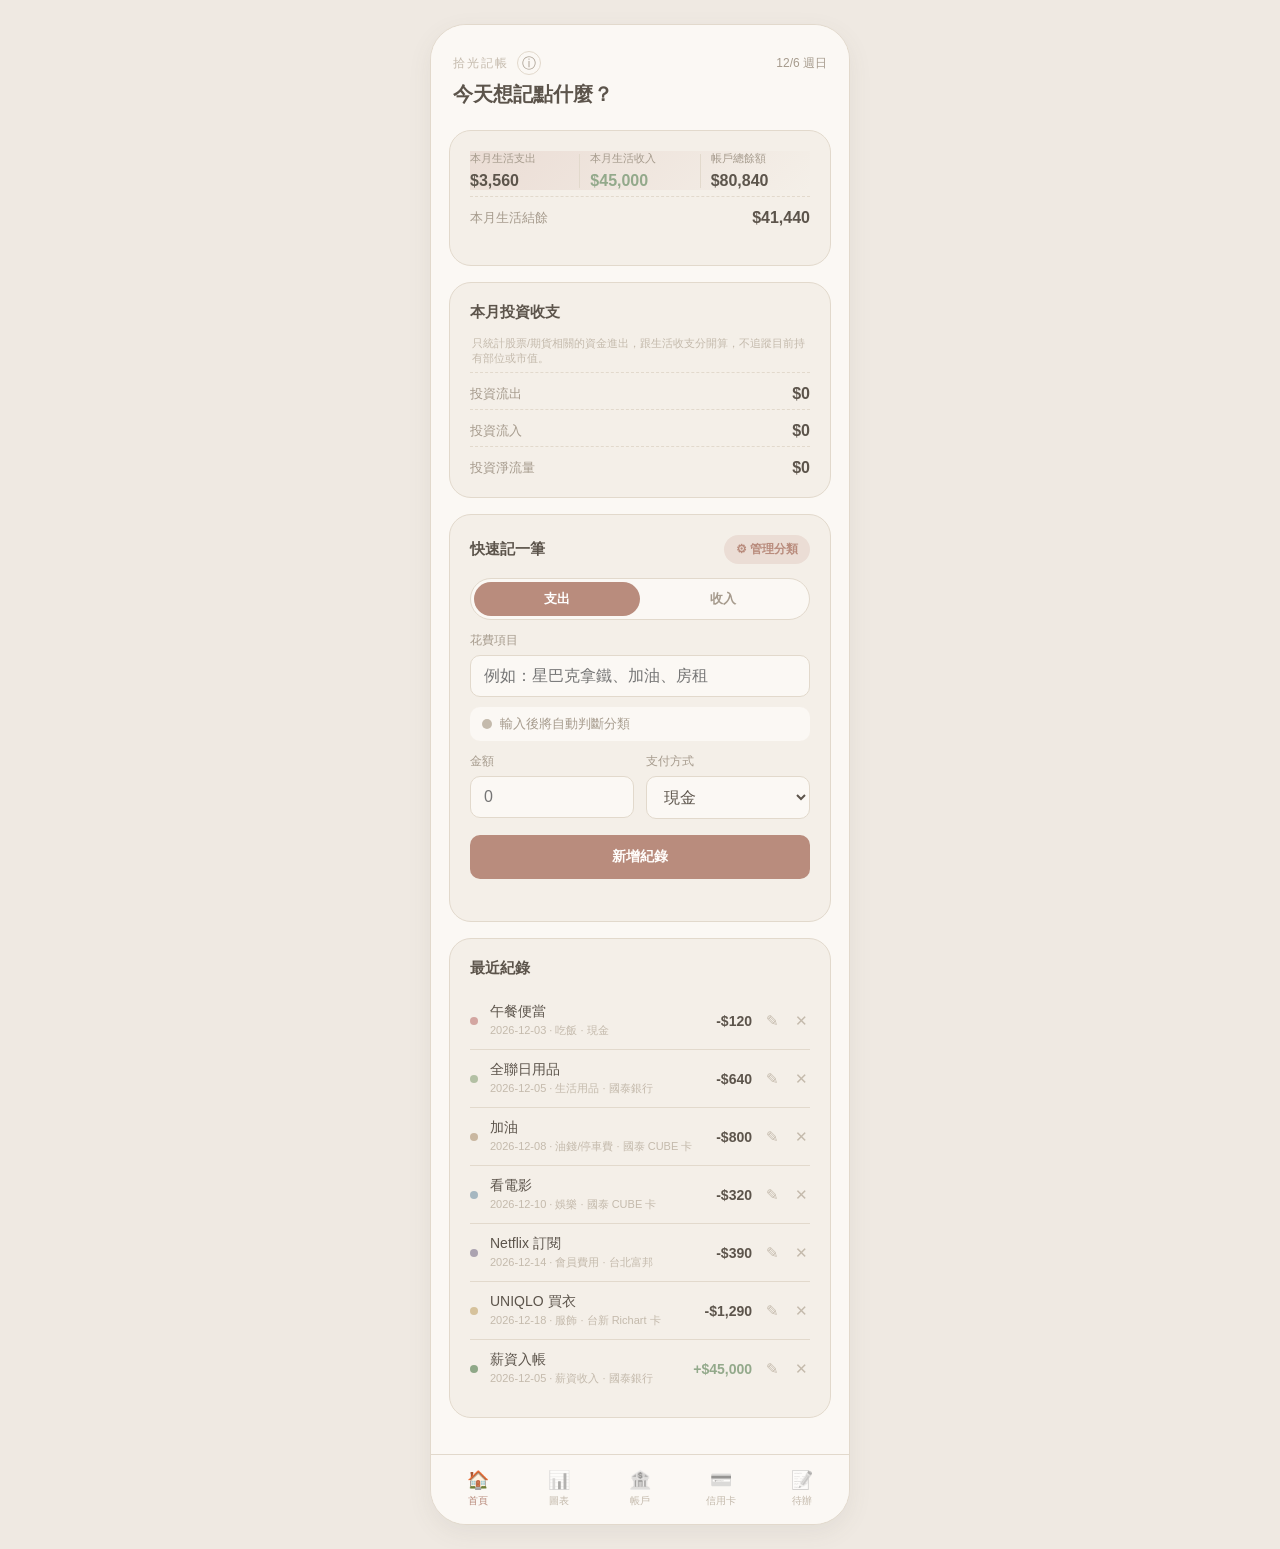
==== expense-tracker/index.html @ e62e42f7 "Add 代墊款收入 as a real income category with keyword auto-classification Formalizes the ad-hoc isReimbur" ====
<!DOCTYPE html>
<html lang="zh-Hant">
<head>
<meta charset="UTF-8">
<meta name="viewport" content="width=device-width, initial-scale=1.0, maximum-scale=1.0, viewport-fit=cover, user-scalable=no">
<title>拾光記帳 · Healing Ledger</title>

<!-- PWA：讓瀏覽器可以「加入主畫面」／安裝為 App -->
<link rel="manifest" href="manifest.json">
<meta name="theme-color" content="#C9B7A0">
<meta name="mobile-web-app-capable" content="yes">
<meta name="apple-mobile-web-app-capable" content="yes">
<meta name="apple-mobile-web-app-status-bar-style" content="default">
<meta name="apple-mobile-web-app-title" content="拾光記帳">
<link rel="apple-touch-icon" href="icons/icon-192.png">
<link rel="icon" href="icons/icon-192.png">

<link rel="stylesheet" href="style.css">
</head>
<body>

<script type="application/json" id="app-state"></script>

<div class="phone">

  <header class="topbar">
    <div>
      <div class="topbar-eyebrow-row">
        <p class="topbar-eyebrow">拾光記帳</p>
        <button class="guide-btn" id="guideBtn" aria-label="使用說明">ⓘ</button>
      </div>
      <h1 id="pageTitle">今天想記點什麼？</h1>
    </div>
    <div class="topbar-side">
      <div class="topbar-date" id="todayDate"></div>
      <span class="sync-badge" id="syncBadge"></span>
    </div>
  </header>

  <main class="content">

    <!-- ============ 首頁 / 快速記帳 ============ -->
    <section id="tab-home" class="tab-panel active">

      <div class="card">
        <div class="summary-card">
          <div class="summary-item">
            <span>本月生活支出</span>
            <strong id="monthTotal">$0</strong>
          </div>
          <div class="summary-divider"></div>
          <div class="summary-item income">
            <span>本月生活收入</span>
            <strong id="monthIncome">$0</strong>
          </div>
          <div class="summary-divider"></div>
          <div class="summary-item">
            <span>帳戶總餘額</span>
            <strong id="totalBalance">$0</strong>
          </div>
        </div>
        <div class="total-row">
          <span>本月生活結餘</span>
          <strong id="lifeBalance">$0</strong>
        </div>
        <p class="hint-text" id="lifeExpenseBreakdownHint" style="margin-top:4px;"></p>
      </div>

      <div class="card">
        <div class="section-head">
          <h2>本月投資收支</h2>
        </div>
        <p class="hint-text" style="margin-top:0;">只統計股票/期貨相關的資金進出，跟生活收支分開算，不追蹤目前持有部位或市值。</p>
        <div class="total-row">
          <span>投資流出</span>
          <strong id="investOutflow">$0</strong>
        </div>
        <div class="total-row">
          <span>投資流入</span>
          <strong id="investInflow">$0</strong>
        </div>
        <div class="total-row">
          <span>投資淨流量</span>
          <strong id="investNet">$0</strong>
        </div>
      </div>

      <div class="card add-expense">
        <div class="section-head">
          <h2>快速記一筆</h2>
          <button class="add-mini" id="manageCategoriesBtn">⚙ 管理分類</button>
        </div>

        <div class="type-toggle" id="typeToggle">
          <button type="button" class="type-btn active" data-type="expense">支出</button>
          <button type="button" class="type-btn" data-type="income">收入</button>
        </div>

        <label class="field-label" id="itemLabel">花費項目</label>
        <input id="itemInput" class="text-input" placeholder="例如：星巴克拿鐵、加油、房租" autocomplete="off">

        <div class="category-preview" id="categoryPreview">
          <span class="cat-dot" id="catDot"></span>
          <span id="catLabel">輸入後將自動判斷分類</span>
        </div>

        <div id="reimburseField" style="display:none;">
          <label class="checkbox-label">
            <input type="checkbox" id="reimburseCheck">
            <span>這是代墊款收入（不列入一般收入，用來抵減生活支出）</span>
          </label>
          <div class="field" id="reimburseCategoryField" style="display:none;">
            <label class="field-label">抵減哪個生活支出分類？（選填，之後也能補選）</label>
            <select id="reimburseCategorySelect" class="text-input"></select>
          </div>
        </div>

        <div class="row">
          <div class="field">
            <label class="field-label">金額</label>
            <input id="amountInput" class="text-input" type="number" min="0" placeholder="0">
          </div>
          <div class="field">
            <label class="field-label" id="paymentLabel">支付方式</label>
            <select id="paymentSelect" class="text-input"></select>
          </div>
        </div>

        <button id="addBtn" class="primary-btn">新增紀錄</button>
        <p class="hint-text" id="formHint"></p>
      </div>

      <div class="card recent-list">
        <h2>最近紀錄</h2>
        <ul id="recentList" class="plain-list"></ul>
        <p class="empty-hint" id="recentEmpty">還沒有任何紀錄，記一筆吧 🌿</p>
      </div>

    </section>

    <!-- ============ 圖表 ============ -->
    <section id="tab-chart" class="tab-panel">
      <div class="card">
        <div class="section-head">
          <h2>本月消費分佈</h2>
          <div class="month-nav">
            <button id="prevMonth" class="icon-btn" aria-label="上個月">‹</button>
            <span id="chartMonthLabel"></span>
            <button id="nextMonth" class="icon-btn" aria-label="下個月">›</button>
          </div>
        </div>

        <div class="donut-wrap">
          <svg id="donutChart" viewBox="0 0 200 200"></svg>
          <div class="donut-center">
            <span id="donutTotal">$0</span>
            <small>總支出</small>
          </div>
        </div>

        <ul id="chartLegend" class="legend"></ul>
        <p class="empty-hint" id="chartEmpty">這個月還沒有支出紀錄</p>
        <p class="hint-text" id="reimburseWarningChart" style="display:none;"></p>
      </div>

      <div class="card">
        <div class="section-head">
          <h2>本月投資資金流向</h2>
        </div>
        <p class="hint-text" style="margin-top:0;">只看資金流入/流出，不做持倉或配置分析（股票/期貨部位變動快，也可能短線交易，不適合追蹤市值）。</p>
        <div class="total-row">
          <span>投資流出</span>
          <strong id="chartInvestOutflow">$0</strong>
        </div>
        <div class="total-row">
          <span>投資流入</span>
          <strong id="chartInvestInflow">$0</strong>
        </div>
        <div class="total-row">
          <span>投資淨流量</span>
          <strong id="chartInvestNet">$0</strong>
        </div>
      </div>

      <div class="card">
        <div class="section-head">
          <h2>本月收入分佈</h2>
        </div>

        <div class="donut-wrap">
          <svg id="donutChartIncome" viewBox="0 0 200 200"></svg>
          <div class="donut-center">
            <span id="donutTotalIncome">$0</span>
            <small>總收入</small>
          </div>
        </div>

        <ul id="chartLegendIncome" class="legend"></ul>
        <p class="empty-hint" id="chartEmptyIncome">這個月還沒有收入紀錄</p>
      </div>
    </section>

    <!-- ============ 帳戶 ============ -->
    <section id="tab-accounts" class="tab-panel">
      <div class="card">
        <div class="section-head">
          <h2>銀行帳戶</h2>
          <div class="section-actions">
            <button class="add-mini secondary" id="transferBtn">⇄ 轉帳</button>
            <button class="add-mini" id="addAccountBtn">+ 新增帳戶</button>
          </div>
        </div>
        <ul id="accountList" class="plain-list"></ul>
        <div class="total-row">
          <span>帳戶總餘額</span>
          <strong id="accountsTotal">$0</strong>
        </div>
        <p class="hint-text">記帳時若選擇銀行帳戶付款，餘額會自動連動扣除；帳戶之間互轉不會影響本月支出/收入統計。</p>
      </div>

      <div class="card">
        <div class="section-head">
          <h2>資料管理</h2>
        </div>
        <p class="hint-text" style="margin-top:0;">把逐月的支出/收入/信用卡繳款紀錄整理成一段文字，方便自己複製保存；也可以在保存好之後把這些紀錄清空，帳戶、信用卡、現金餘額、待辦清單、分類設定都不會被動到。</p>
        <p class="hint-text">建議每 3 個月匯出一次文字存起來，養成定期備份的習慣，不用等到資料很多才做。資料是存在這個瀏覽器裡的，請不要清除瀏覽器的「瀏覽資料/快取」，清掉的話會連同這裡的記帳資料一起消失、無法復原。</p>
        <button class="add-mini secondary" id="historyBtn" style="width:100%;margin-bottom:10px;">📜 歷史記帳紀錄（可編輯）</button>
        <button class="add-mini secondary" id="reimburseReviewBtn" style="width:100%;margin-bottom:10px;">🔍 檢查可能的代墊款收入</button>
        <button class="add-mini secondary" id="exportBtn" style="width:100%;">📤 匯出/清理記帳紀錄</button>
      </div>
    </section>

    <!-- ============ 信用卡 ============ -->
    <section id="tab-cards" class="tab-panel">
      <div class="card">
        <div class="section-head">
          <h2>信用卡管理</h2>
          <button class="add-mini" id="addCardBtn">+ 新增卡片</button>
        </div>
        <ul id="cardList" class="card-list"></ul>
        <p class="empty-hint" id="cardsEmpty">還沒有新增信用卡</p>
      </div>
    </section>

    <!-- ============ 週期待辦 ============ -->
    <section id="tab-checklist" class="tab-panel">
      <div class="card">
        <div class="section-head">
          <h2>本月帳戶水位提醒</h2>
        </div>
        <p class="hint-text" style="margin-top:0;">依照這個月會自動扣款的固定繳費、加上定期定額的預設金額，抓出每個帳戶至少要留多少錢。</p>
        <ul id="waterLevelList" class="plain-list"></ul>
        <p class="empty-hint" id="waterLevelEmpty">目前沒有設定自動扣款或定期定額的項目</p>
      </div>

      <div class="card">
        <div class="section-head">
          <h2>週期性繳費清單</h2>
          <button class="add-mini" id="addRecurringBtn">+ 新增項目</button>
        </div>

        <p class="hint-text">每一筆都可以自訂「每月幾號」自動重置為未繳納，繳款截止日不同就設不同天數即可。</p>

        <ul id="recurringList" class="plain-list"></ul>
        <p class="empty-hint" id="recurringEmpty">還沒有固定繳費項目</p>
      </div>

      <div class="card">
        <div class="section-head">
          <h2>每月定期定額</h2>
          <button class="add-mini" id="addDcaBtn">+ 新增定期定額</button>
        </div>

        <p class="hint-text">實際扣款金額常會有零頭差異，扣款後按一下、自己填實際扣了多少，會自動記一筆分類為「投資」的支出。</p>

        <ul id="dcaList" class="plain-list"></ul>
        <p class="empty-hint" id="dcaEmpty">還沒有定期定額項目</p>
      </div>
    </section>

  </main>

  <nav class="bottom-nav">
    <button data-tab="home" class="nav-btn active"><span class="nav-icon">🏠</span><span>首頁</span></button>
    <button data-tab="chart" class="nav-btn"><span class="nav-icon">📊</span><span>圖表</span></button>
    <button data-tab="accounts" class="nav-btn"><span class="nav-icon">🏦</span><span>帳戶</span></button>
    <button data-tab="cards" class="nav-btn"><span class="nav-icon">💳</span><span>信用卡</span></button>
    <button data-tab="checklist" class="nav-btn"><span class="nav-icon">📝</span><span>待辦</span></button>
  </nav>

</div>

<div class="modal-overlay" id="modalOverlay">
  <div class="modal" id="modalBody"></div>
</div>

<script src="app.js"></script>
</body>
</html>
---- expense-tracker/style.css ----
/* =========================================================
   拾光記帳 · Healing Ledger
   莫蘭迪色系 / 極簡療癒風格
   ========================================================= */

:root{
  /* 背景與中性色 */
  --bg: #EFE9E2;
  --surface: #FBF8F4;
  --surface-soft: #F4EFE8;
  --border: #E2D9CC;
  --text-primary: #5C544B;
  --text-secondary: #A69B8D;
  --text-faint: #C4BAAC;

  /* 莫蘭迪主色（分類色） */
  --c-food: #D3A6A1;      /* 吃飯 - 霧玫瑰 */
  --c-fun: #A6B7C0;       /* 娛樂 - 霧藍 */
  --c-daily: #B3C0A4;     /* 生活用品 - 鼠尾草綠 */
  --c-fuel: #C9B7A0;      /* 油錢/停車費 - 沙棕 */
  --c-transport: #7E97A3; /* 交通 - 霧藍灰 */
  --c-member: #ABA3B0;    /* 會員費用 - 灰紫 */
  --c-clothes: #D6C29C;   /* 服飾 - 燕麥金 */
  --c-luxury: #B98C7D;    /* 奢侈品 - 赤陶 */
  --c-invest: #A2798A;    /* 投資（買賣股票）- 酒紅灰，收支通用同一色 */
  --c-adjust: #A8A296;    /* 調整（收支通用同一色）- 中性暖灰 */

  /* 收入分類色 */
  --c-salary: #8FA888;    /* 薪資收入 - 橄欖綠 */
  --c-allowance: #A3B08A; /* 生活費 - 抹茶綠 */
  --c-dividend: #B8AA6B;  /* 股利收入 - 燕麥金綠 */
  --c-other-income: #9CADA0; /* 其他收入 - 灰綠 */
  --c-reimburse: #9C8FAE;    /* 代墊款收入 - 霧灰紫，跟調整/投資區分開 */

  /* 功能色 */
  --accent: #B98C7D;
  --accent-soft: #EBDDD5;
  --danger: #C58A83;
  --warn: #D3B26A;
  --safe: #93A98B;

  --radius-lg: 22px;
  --radius-md: 16px;
  --radius-sm: 10px;
  --shadow-soft: 0 8px 24px rgba(92, 84, 75, 0.08);
}

*{ box-sizing: border-box; }

/* html 也要塗上跟 App 一樣的底色：手機瀏覽器在上下滑到底、出現回彈
   效果時，露出來的其實是 html 元素的背景，不是 body 的，如果沒設定
   就會看到瀏覽器預設的白色或黑色。overscroll-behavior:none 則是直接
   關掉那個回彈/露底色的效果，滑到頂/底就直接停住，不會再彈一下。 */
html{
  background: var(--bg);
  overscroll-behavior: none;
  /* 只允許上下／左右平移，不包含 pinch-zoom 這個手勢，瀏覽器就不會處理
     雙指縮放。iOS Safari 從 10 版開始其實會忽略 viewport meta 裡的
     maximum-scale／user-scalable=no，所以縮放要靠這個 touch-action 加上
     下面 app.js 裡的手勢攔截，兩層一起擋才會真的擋住。 */
  touch-action: pan-x pan-y;
  /* 螢幕比較寬（手機版 media query 沒生效）時，捲動的是整個頁面，
     這邊也一併把原生捲軸藏起來，跟 .content 保持一致的 App 感。 */
  scrollbar-width: none;
  -ms-overflow-style: none;
}
html::-webkit-scrollbar{ display: none; }

body{
  margin: 0;
  font-family: "PingFang TC","Noto Sans TC","Microsoft JhengHei",-apple-system,BlinkMacSystemFont,sans-serif;
  background: var(--bg);
  color: var(--text-primary);
  -webkit-font-smoothing: antialiased;
  display: flex;
  justify-content: center;
  min-height: 100vh;
  padding: 24px 12px;
  overscroll-behavior: none;
  touch-action: pan-x pan-y;
}

/* ---------- 手機外框（桌面預覽用） ---------- */
.phone{
  width: 100%;
  max-width: 420px;
  min-height: 780px;
  background: var(--surface);
  border-radius: 36px;
  box-shadow: var(--shadow-soft);
  border: 1px solid var(--border);
  display: flex;
  flex-direction: column;
  overflow: hidden;
  position: relative;
}

/* ---------- 頂部列 ---------- */
.topbar{
  padding: 26px 22px 18px;
  display: flex;
  justify-content: space-between;
  align-items: flex-start;
  background: var(--surface);
}
.topbar-eyebrow-row{
  display: flex;
  align-items: center;
  gap: 8px;
  margin: 0 0 6px;
}
.topbar-eyebrow{
  margin: 0;
  font-size: 12px;
  letter-spacing: 2px;
  color: var(--text-faint);
}
/* 跟月份切換那顆 .icon-btn 用同一套尺寸／樣式（24px、有邊框、
   有底色），不要做得太小——太小既不好點、看起來也像個沒對齊好的
   小雜點，24px 是這個 App 裡已經驗證過好點、看起來也乾淨的大小。 */
.guide-btn{
  border: 1px solid var(--border);
  background: var(--surface);
  color: var(--text-secondary);
  width: 24px;
  height: 24px;
  border-radius: 50%;
  font-size: 14px;
  line-height: 1;
  cursor: pointer;
  display: flex;
  align-items: center;
  justify-content: center;
  padding: 0;
  flex-shrink: 0;
}
.guide-btn:hover{ background: var(--accent-soft); color: var(--accent); }
.guide-btn:active{ transform: scale(0.94); }

/* ---------- 使用說明 ---------- */
.guide-content{
  max-height: 60vh;
  overflow-y: auto;
  font-size: 13px;
  line-height: 1.7;
  color: var(--text-secondary);
}
.guide-content h4{
  margin: 16px 0 4px;
  font-size: 13px;
  color: var(--text-primary);
}
.guide-content h4:first-child{ margin-top: 0; }
.guide-content ul{ margin: 0; padding-left: 18px; }
.guide-content li{ margin: 2px 0; }
.topbar h1{
  margin: 0;
  font-size: 20px;
  font-weight: 600;
  color: var(--text-primary);
}
.topbar-side{
  display: flex;
  flex-direction: column;
  align-items: flex-end;
  gap: 5px;
}
.topbar-date{
  font-size: 12px;
  color: var(--text-secondary);
  padding-top: 4px;
  white-space: nowrap;
}
.sync-badge{
  font-size: 10px;
  color: var(--safe);
  white-space: nowrap;
  opacity: 0;
  transition: opacity .2s ease;
}
.sync-badge.on{ opacity: 1; }

/* ---------- 內容區 ----------
   這裡只負責用 flex:1 撐開剩餘高度。手機版的捲動方式（固定畫面高度，
   捲動收在 .content 內部）另外寫在下面的手機 media query 裡；桌機版
   預覽用的外框沒有鎖高度，維持原本整頁捲動即可。 */
.content{
  flex: 1;
  padding: 4px 18px 20px;
}

/* ---------- 隱藏捲軸（原生 App 感） ----------
   一般瀏覽器（尤其手機版 Safari）捲動 .content、彈窗裡的清單這些
   overflow:auto 的區塊時，會冒出那條細細的捲軸／捲動指示條，看起來
   很像「網頁」而不是「App」。在 Claude Artifact 裡看不到這條，是因為
   那邊的渲染環境本來就不會顯示；一般網頁部署（例如加到主畫面的
   PWA）預設會照瀏覽器原生行為顯示出來。這裡把它藏起來——只是不畫
   捲軸而已，滑動捲動本身完全不受影響。 */
.content,
.guide-content,
.modal-scroll-list,
.export-textarea,
.modal{
  scrollbar-width: none;      /* Firefox */
  -ms-overflow-style: none;   /* 舊版 Edge / IE */
}
.content::-webkit-scrollbar,
.guide-content::-webkit-scrollbar,
.modal-scroll-list::-webkit-scrollbar,
.export-textarea::-webkit-scrollbar,
.modal::-webkit-scrollbar{
  display: none;              /* Safari / Chrome 等 WebKit / Blink 核心 */
}

.tab-panel{ display: none; animation: fadeIn .25s ease; }
.tab-panel.active{ display: block; }

@keyframes fadeIn{
  from{ opacity: 0; transform: translateY(6px); }
  to{ opacity: 1; transform: translateY(0); }
}

/* ---------- 卡片 ---------- */
.card{
  background: var(--surface-soft);
  border: 1px solid var(--border);
  border-radius: var(--radius-lg);
  padding: 20px;
  margin-bottom: 16px;
}
.card h2{
  margin: 0 0 14px;
  font-size: 15px;
  font-weight: 600;
  color: var(--text-primary);
}

/* ---------- 首頁摘要 ---------- */
.summary-card{
  display: flex;
  align-items: center;
  background: linear-gradient(135deg, var(--accent-soft), var(--surface-soft));
}
.summary-item{
  flex: 1;
  display: flex;
  flex-direction: column;
  gap: 6px;
}
.summary-item span{ font-size: 11px; color: var(--text-secondary); white-space: nowrap; }
.summary-item strong{ font-size: 16px; color: var(--text-primary); font-weight: 700; white-space: nowrap; }
.summary-item.income strong{ color: var(--safe); }
.summary-divider{
  width: 1px;
  height: 34px;
  background: var(--border);
  margin: 0 10px;
  flex-shrink: 0;
}

/* ---------- 表單 ---------- */
.field-label{
  display: block;
  font-size: 12px;
  color: var(--text-secondary);
  margin: 12px 0 6px;
}
.text-input{
  width: 100%;
  border: 1px solid var(--border);
  background: var(--surface);
  border-radius: var(--radius-sm);
  padding: 11px 13px;
  /* 16px 是關鍵：iOS Safari 只要輸入框的字級小於 16px，點下去就會自動
     放大整個畫面（想幫你看清楚打了什麼），點掉鍵盤後那個放大不會自己
     完全復原，要再點兩下才會縮回正常大小。字級只要 >=16px，Safari
     就不會觸發這個自動縮放，從根本避免掉，不用事後補救。 */
  font-size: 16px;
  color: var(--text-primary);
  outline: none;
  transition: border-color .15s ease;
  font-family: inherit;
}
.text-input:focus{ border-color: var(--accent); }

.row{ display: flex; gap: 12px; }
.row .field{ flex: 1; }

/* 匯出記帳紀錄的文字框：字級刻意不動（維持跟其他 .text-input 一樣的
   16px，避免 iOS 自動放大），只加高度、改成等寬字體方便對齊、允許
   使用者自己拉高。 */
.export-textarea{
  min-height: 220px;
  resize: vertical;
  line-height: 1.6;
  white-space: pre-wrap;
  font-family: ui-monospace, SFMono-Regular, Menlo, Consolas, monospace;
}

/* ---------- 支出／收入 切換 ---------- */
.type-toggle{
  display: flex;
  background: var(--surface);
  border: 1px solid var(--border);
  border-radius: 100px;
  padding: 3px;
  margin-bottom: 6px;
}
.type-btn{
  flex: 1;
  border: none;
  background: none;
  padding: 8px 0;
  border-radius: 100px;
  font-size: 13px;
  font-weight: 600;
  color: var(--text-secondary);
  cursor: pointer;
  font-family: inherit;
  transition: background .15s ease, color .15s ease;
}
.type-btn.active{ background: var(--accent); color: #fff; }
.type-btn[data-type="income"].active{ background: var(--safe); }

.category-preview{
  display: flex;
  align-items: center;
  gap: 8px;
  margin-top: 10px;
  padding: 8px 12px;
  background: var(--surface);
  border-radius: var(--radius-sm);
  font-size: 13px;
  color: var(--text-secondary);
}
.cat-dot{
  width: 10px;
  height: 10px;
  border-radius: 50%;
  background: var(--text-faint);
  flex-shrink: 0;
  transition: background .15s ease;
}

.primary-btn{
  width: 100%;
  margin-top: 16px;
  padding: 13px;
  border: none;
  border-radius: var(--radius-sm);
  background: var(--accent);
  color: #FFFDFB;
  font-size: 14px;
  font-weight: 600;
  cursor: pointer;
  transition: opacity .15s ease, transform .1s ease;
  font-family: inherit;
}
.primary-btn:hover{ opacity: .9; }
.primary-btn:active{ transform: scale(0.98); }

.hint-text{
  font-size: 11px;
  color: var(--text-faint);
  margin: 8px 2px 0;
  min-height: 14px;
}

/* ---------- 清單通用 ---------- */
.plain-list{ list-style: none; margin: 0; padding: 0; }

.list-item{
  display: flex;
  align-items: center;
  gap: 12px;
  padding: 11px 0;
  border-bottom: 1px solid var(--border);
}
.list-item:last-child{ border-bottom: none; }

.item-dot{
  width: 8px;
  height: 8px;
  border-radius: 50%;
  flex-shrink: 0;
}

.item-main{ flex: 1; min-width: 0; }
.item-title{
  font-size: 14px;
  color: var(--text-primary);
  white-space: nowrap;
  overflow: hidden;
  text-overflow: ellipsis;
}
.item-sub{
  font-size: 11px;
  color: var(--text-faint);
  margin-top: 2px;
}

.item-amount{
  font-size: 14px;
  font-weight: 600;
  color: var(--text-primary);
  white-space: nowrap;
}
.item-amount.income{ color: var(--safe); }

.item-delete, .item-edit{
  border: none;
  background: none;
  color: var(--text-faint);
  font-size: 15px;
  cursor: pointer;
  padding: 4px 2px;
  line-height: 1;
}
.item-delete:hover{ color: var(--danger); }
.item-edit:hover{ color: var(--accent); }

.empty-hint{
  text-align: center;
  color: var(--text-faint);
  font-size: 12px;
  padding: 18px 0 4px;
  display: none;
}

/* ---------- 圖表 ---------- */
.section-head{
  display: flex;
  justify-content: space-between;
  align-items: center;
  margin-bottom: 14px;
}
.section-head h2{ margin: 0; }

.month-nav{
  display: flex;
  align-items: center;
  gap: 8px;
  font-size: 12px;
  color: var(--text-secondary);
}
.icon-btn{
  border: 1px solid var(--border);
  background: var(--surface);
  width: 24px;
  height: 24px;
  border-radius: 50%;
  cursor: pointer;
  color: var(--text-secondary);
  font-size: 14px;
  line-height: 1;
  display: flex;
  align-items: center;
  justify-content: center;
}
.icon-btn:hover{ background: var(--accent-soft); }

.donut-wrap{
  position: relative;
  width: 180px;
  height: 180px;
  margin: 8px auto 18px;
}
#donutChart{ width: 100%; height: 100%; transform: rotate(-90deg); }
.donut-center{
  position: absolute;
  inset: 0;
  display: flex;
  flex-direction: column;
  align-items: center;
  justify-content: center;
}
.donut-center span{ font-size: 18px; font-weight: 700; color: var(--text-primary); }
.donut-center small{ font-size: 10px; color: var(--text-faint); margin-top: 2px; }

.legend{ list-style: none; margin: 0; padding: 0; }
.legend li{
  display: flex;
  align-items: center;
  gap: 10px;
  padding: 8px 0;
  font-size: 13px;
  border-bottom: 1px solid var(--border);
}
.legend li:last-child{ border-bottom: none; }
.legend .item-dot{ width: 10px; height: 10px; }
.legend .legend-name{ flex: 1; color: var(--text-primary); }
.legend .legend-percent{ color: var(--text-faint); font-size: 11px; width: 38px; text-align: right; }
.legend .legend-amount{ color: var(--text-primary); font-weight: 600; width: 72px; text-align: right; }
/* 圖例每一列都能點進去看這個分類這個月的明細 */
.legend-clickable{ cursor: pointer; }
.legend-clickable:active{ opacity: .7; }
.legend-arrow{ color: var(--text-faint); font-size: 15px; margin-left: -2px; }

/* 圖表分類明細彈窗：交易可能很多筆，讓清單自己捲動，不要把整個
   modal 撐到超出畫面 */
.modal-scroll-list{ max-height: 46vh; overflow-y: auto; }

/* ---------- 帳戶 ---------- */
.total-row{
  display: flex;
  justify-content: space-between;
  align-items: center;
  margin-top: 6px;
  padding-top: 12px;
  border-top: 1px dashed var(--border);
  font-size: 13px;
  color: var(--text-secondary);
}
.total-row strong{ color: var(--text-primary); font-size: 16px; }

.section-actions{ display: flex; align-items: center; gap: 8px; }

.add-mini{
  border: none;
  background: var(--accent-soft);
  color: var(--accent);
  font-size: 12px;
  font-weight: 600;
  padding: 6px 12px;
  border-radius: 100px;
  cursor: pointer;
  white-space: nowrap;
}
.add-mini.secondary{ background: var(--surface); color: var(--text-secondary); border: 1px solid var(--border); }
.add-mini:hover{ opacity: .85; }

/* ---------- 信用卡 ---------- */
.card-list{ list-style: none; margin: 0; padding: 0; display: flex; flex-direction: column; gap: 12px; }

.credit-card{
  border-radius: var(--radius-md);
  padding: 16px 18px;
  background: linear-gradient(135deg, #C9B7A0, #B98C7D);
  color: #FFFCFA;
  position: relative;
  overflow: hidden;
}
.credit-card.theme-1{ background: linear-gradient(135deg, #A6B7C0, #8FA0AC); }
.credit-card.theme-2{ background: linear-gradient(135deg, #B3C0A4, #93A98B); }
.credit-card.theme-3{ background: linear-gradient(135deg, #ABA3B0, #8C8393); }

.credit-card-top{
  display: flex;
  justify-content: space-between;
  align-items: flex-start;
}
.credit-card-name{ font-size: 14px; font-weight: 600; }
.credit-card-actions{ display: flex; align-items: center; gap: 6px; }
.credit-card-delete, .credit-card-edit{
  border: none;
  background: rgba(255,255,255,0.25);
  color: #fff;
  width: 20px;
  height: 20px;
  border-radius: 50%;
  cursor: pointer;
  font-size: 12px;
  line-height: 1;
}
.credit-card-amount{
  font-size: 22px;
  font-weight: 700;
  margin-top: 14px;
}
.credit-card-amount small{ font-size: 11px; font-weight: 400; opacity: .85; display: block; margin-bottom: 2px; }

.credit-card-unbilled-note{
  font-size: 11px;
  opacity: .85;
  margin-top: 8px;
}

.credit-card-limit{ margin-top: 12px; }
.limit-bar{
  width: 100%;
  height: 5px;
  border-radius: 100px;
  background: rgba(255,255,255,0.25);
  overflow: hidden;
}
.limit-fill{
  height: 100%;
  background: #fff;
  border-radius: 100px;
  transition: width .2s ease;
}
.limit-fill.high{ background: #FFD6CE; }
.limit-text{
  font-size: 11px;
  opacity: .92;
  margin-top: 6px;
}

.credit-card-bottom{
  display: flex;
  justify-content: space-between;
  align-items: center;
  margin-top: 14px;
  font-size: 11px;
  opacity: .92;
}
.due-badge{
  display: inline-flex;
  align-items: center;
  gap: 5px;
  background: rgba(255,255,255,0.25);
  padding: 4px 9px;
  border-radius: 100px;
}
.due-dot{ width: 6px; height: 6px; border-radius: 50%; background: #fff; }
.due-badge.urgent .due-dot{ background: #FFDCD6; }
.due-badge.urgent{ background: rgba(197, 90, 74, 0.45); }
.due-badge.warn .due-dot{ background: #FFF1C7; }
.due-badge.warn{ background: rgba(211, 178, 106, 0.4); }

.credit-card-pay-btn{
  display: block;
  width: 100%;
  margin-top: 10px;
  padding: 9px;
  border: none;
  border-radius: 100px;
  background: rgba(255,255,255,0.92);
  color: var(--accent);
  font-size: 12px;
  font-weight: 600;
  cursor: pointer;
  font-family: inherit;
}
.credit-card-pay-btn:hover{ opacity: .85; }
.credit-card-pay-btn:active{ transform: scale(0.98); }

/* ---------- 待辦清單 ---------- */
.recurring-item{
  display: flex;
  align-items: center;
  gap: 12px;
  padding: 12px 0;
  border-bottom: 1px solid var(--border);
}
.recurring-item:last-child{ border-bottom: none; }

.checkbox{
  width: 22px;
  height: 22px;
  border-radius: 50%;
  border: 2px solid var(--border);
  background: var(--surface);
  cursor: pointer;
  flex-shrink: 0;
  display: flex;
  align-items: center;
  justify-content: center;
  color: transparent;
  font-size: 12px;
  transition: all .15s ease;
}
.checkbox.checked{
  background: var(--safe);
  border-color: var(--safe);
  color: #fff;
}

.recurring-main{ flex: 1; min-width: 0; }
.recurring-name{ font-size: 14px; color: var(--text-primary); }
.recurring-name.done{ text-decoration: line-through; color: var(--text-faint); }
.recurring-sub{ font-size: 11px; color: var(--text-faint); margin-top: 2px; }
.recurring-sub.recurring-auto{ color: var(--safe); }
.recurring-amount{ font-size: 13px; color: var(--text-secondary); font-weight: 600; white-space: nowrap; }
.recurring-amount.done{ color: var(--text-faint); text-decoration: line-through; }
.recurring-actions{ display: flex; align-items: center; gap: 2px; }

/* ---------- 底部導覽 ---------- */
.bottom-nav{
  position: sticky;
  bottom: 0;
  z-index: 5;
  display: flex;
  background: var(--surface);
  border-top: 1px solid var(--border);
  padding: 8px 6px calc(10px + env(safe-area-inset-bottom));
}
.nav-btn{
  flex: 1;
  border: none;
  background: none;
  display: flex;
  flex-direction: column;
  align-items: center;
  gap: 3px;
  padding: 6px 0;
  font-size: 10px;
  color: var(--text-faint);
  cursor: pointer;
  border-radius: 12px;
  font-family: inherit;
}
.nav-icon{ font-size: 18px; filter: grayscale(1) opacity(0.55); }
.nav-btn.active{ color: var(--accent); }
.nav-btn.active .nav-icon{ filter: none; }

/* ---------- Modal ---------- */
.modal-overlay{
  position: fixed;
  inset: 0;
  background: rgba(92, 84, 75, 0.35);
  display: none;
  align-items: flex-end;
  justify-content: center;
  z-index: 50;
}
.modal-overlay.open{ display: flex; }

.modal{
  width: 100%;
  max-width: 420px;
  background: var(--surface);
  border-radius: 24px 24px 0 0;
  padding: 22px 20px calc(20px + env(safe-area-inset-bottom));
  animation: slideUp .2s ease;
  /* 有些彈窗（尤其「管理分類」，選項越加越多）內容可能比螢幕還高，
     手機上打字時鍵盤還會再吃掉一大塊高度。之前沒有限制高度、也不能
     捲動，內容太長時上半部會直接被推出畫面外，而且完全滑不上去、
     碰不到——用 max-height 頂住、超過的部分自己在 modal 內部捲動，
     不會再整個消失在畫面外。 */
  max-height: 85dvh;
  overflow-y: auto;
}
@keyframes slideUp{
  from{ transform: translateY(16px); opacity: 0; }
  to{ transform: translateY(0); opacity: 1; }
}
.modal h3{ margin: 0 0 16px; font-size: 16px; color: var(--text-primary); }
.modal .field-label{ margin-top: 12px; }
.modal-actions{
  display: flex;
  gap: 10px;
  margin-top: 20px;
}
.modal-actions button{
  flex: 1;
  padding: 12px;
  border-radius: var(--radius-sm);
  font-size: 14px;
  font-weight: 600;
  cursor: pointer;
  border: none;
  font-family: inherit;
}
.btn-cancel{ background: var(--surface-soft); color: var(--text-secondary); border: 1px solid var(--border) !important; }
.btn-save{ background: var(--accent); color: #fff; }
.btn-danger{ background: var(--danger); color: #fff; }
.confirm-message{
  font-size: 13px;
  color: var(--text-secondary);
  line-height: 1.6;
  margin: 4px 2px 0;
}

/* ---------- 分類關鍵字管理 ---------- */
.chip-list{
  display: flex;
  flex-wrap: wrap;
  gap: 6px;
  margin-top: 8px;
}
.chip{
  display: inline-flex;
  align-items: center;
  gap: 5px;
  background: var(--surface);
  border: 1px solid var(--border);
  border-radius: 100px;
  padding: 5px 10px;
  font-size: 12px;
  color: var(--text-secondary);
}
.chip.default{ opacity: .7; }
.chip button{
  border: none;
  background: none;
  color: var(--text-faint);
  cursor: pointer;
  font-size: 11px;
  padding: 0;
  line-height: 1;
}
.chip button:hover{ color: var(--danger); }
.chip-empty{ font-size: 12px; color: var(--text-faint); margin-top: 6px; }

/* ---------- 自訂分類：調色盤 / 計入損益勾選框 ---------- */
.color-picker-row{
  display: flex;
  align-items: center;
  gap: 8px;
  margin-top: 8px;
  flex-wrap: wrap;
}
.swatch-list{ display: flex; gap: 6px; flex-wrap: wrap; flex: 1; min-width: 0; }
.swatch{
  width: 26px;
  height: 26px;
  border-radius: 50%;
  border: 2px solid transparent;
  padding: 0;
  cursor: pointer;
  flex-shrink: 0;
}
.swatch.selected{ border-color: var(--text-primary); box-shadow: 0 0 0 2px var(--surface); }
/* 滑動式調色盤（原生色彩選擇器，手機上會叫出系統的調色盤/色輪） */
.color-well{
  width: 34px;
  height: 34px;
  padding: 2px;
  border: 1px solid var(--border);
  border-radius: var(--radius-sm);
  background: var(--surface);
  cursor: pointer;
  flex-shrink: 0;
}
.color-hex-input{ width: 92px; flex: none; text-transform: uppercase; }

.checkbox-label{
  display: flex;
  align-items: center;
  gap: 8px;
  margin-top: 12px;
  font-size: 13px;
  color: var(--text-secondary);
  cursor: pointer;
}
.checkbox-label input[type="checkbox"]{
  width: 18px;
  height: 18px;
  accent-color: var(--accent);
  cursor: pointer;
  flex-shrink: 0;
}

@media (max-width: 460px){
  /* 手機上改用「固定畫面高度 + 內部捲動」的做法（跟大部分原生 App／
     LINE 一樣）：.phone 鎖定剛好一個螢幕高，捲動全部收進 .content
     內部處理，.bottom-nav 就永遠在 .phone 底部、不會消失。

     之前試過讓 .phone 高度不設限、靠 .bottom-nav 的 position:sticky
     去黏住「外層」的捲動範圍——這在部分內嵌環境（例如 Claude Artifact
     的預覽框）裡，外層容器本身的捲動跟這個網頁其實是分開的兩層，
     sticky 黏的對象黏錯了，結果又變回「要滑到最底部才看得到功能列」
     的舊問題。改成畫面本身不會變高、捲動只在 .content 裡面發生，
     不管被包在什麼樣的容器裡，都不用去猜測、依賴外層怎麼捲動。 */
  body{ padding: 0; }
  .phone{
    border-radius: 0;
    max-width: 100%;
    min-height: 0; /* 蓋掉桌機版預覽用的 780px 下限，避免跟下面的固定高度打架 */
    height: 100vh;
    height: 100dvh;
    overflow: hidden;
  }
  .content{
    overflow-y: auto;
    -webkit-overflow-scrolling: touch;
    overscroll-behavior: none;
  }
}
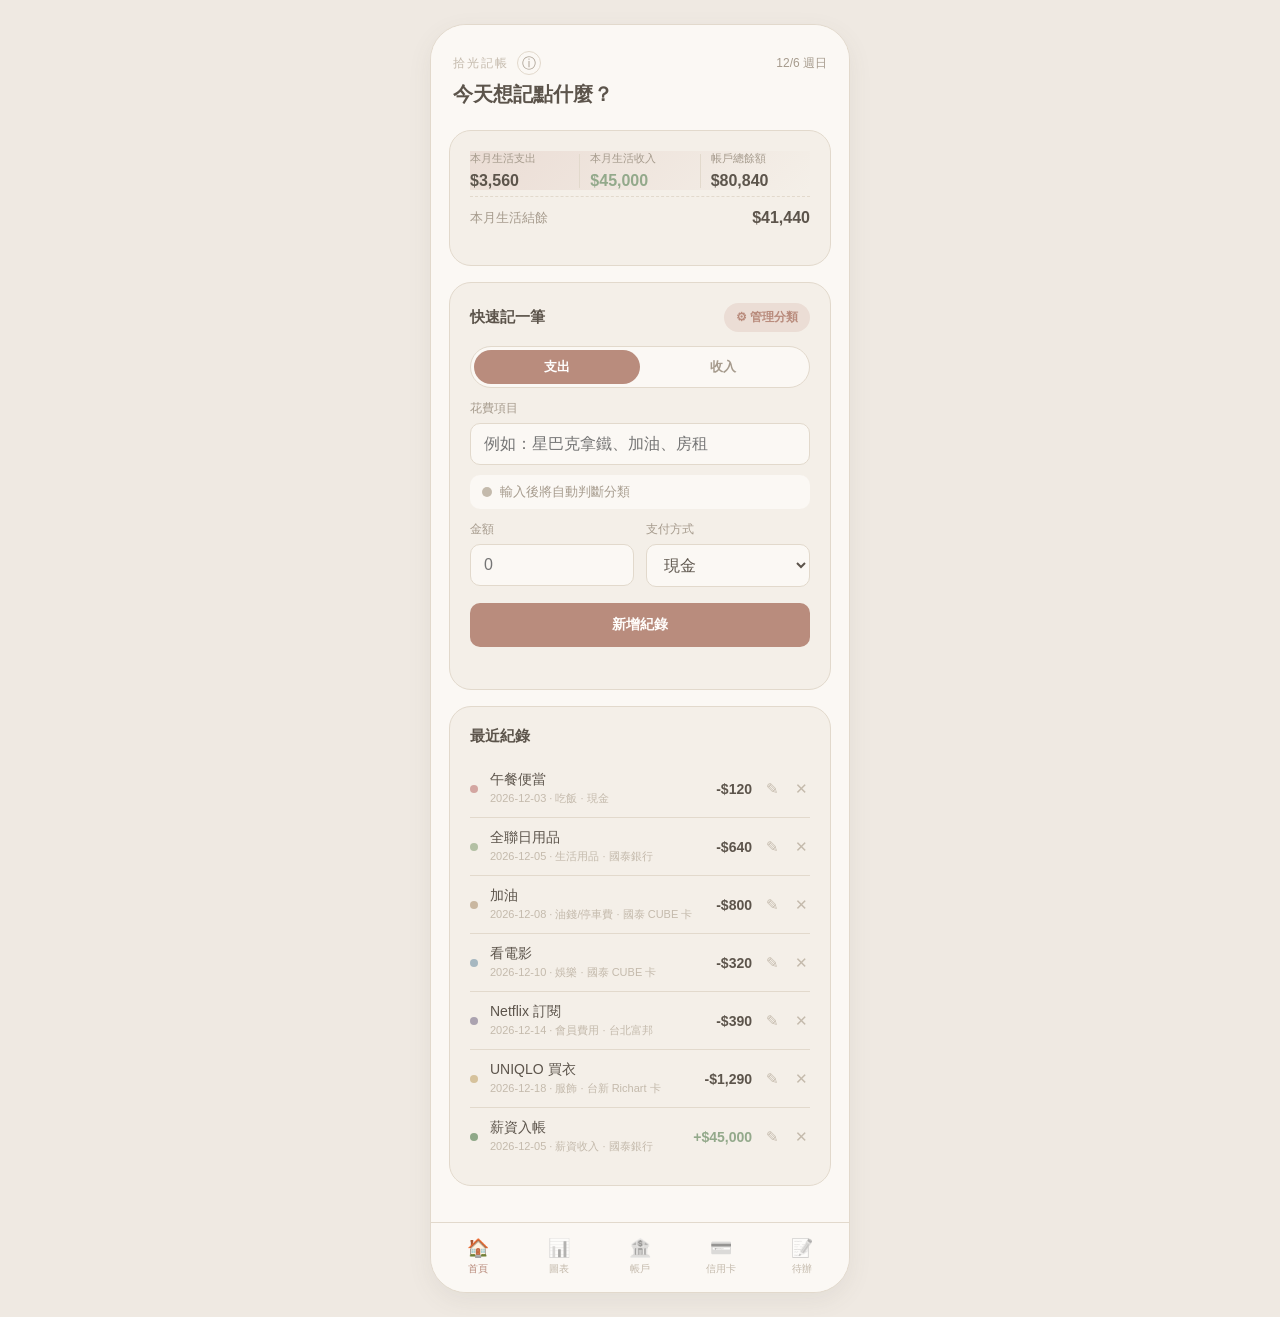
==== commit 2b1f14f2: "Add receivables (別人欠我的錢) tracker and simplify home layout - New 待辦-tab card: add/edit/delete an IOU " ====
--- a/expense-tracker/index.html
+++ b/expense-tracker/index.html
@@ -66,25 +66,6 @@
         <p class="hint-text" id="lifeExpenseBreakdownHint" style="margin-top:4px;"></p>
       </div>
 
-      <div class="card">
-        <div class="section-head">
-          <h2>本月投資收支</h2>
-        </div>
-        <p class="hint-text" style="margin-top:0;">只統計股票/期貨相關的資金進出，跟生活收支分開算，不追蹤目前持有部位或市值。</p>
-        <div class="total-row">
-          <span>投資流出</span>
-          <strong id="investOutflow">$0</strong>
-        </div>
-        <div class="total-row">
-          <span>投資流入</span>
-          <strong id="investInflow">$0</strong>
-        </div>
-        <div class="total-row">
-          <span>投資淨流量</span>
-          <strong id="investNet">$0</strong>
-        </div>
-      </div>
-
       <div class="card add-expense">
         <div class="section-head">
           <h2>快速記一筆</h2>
@@ -246,6 +227,20 @@
     <section id="tab-checklist" class="tab-panel">
       <div class="card">
         <div class="section-head">
+          <h2>別人欠我的錢</h2>
+          <button class="add-mini" id="addReceivableBtn">+ 新增</button>
+        </div>
+        <p class="hint-text" style="margin-top:0;">記一筆誰欠你錢、因為什麼事；對方還錢時按掉，選收款方式就會自動入帳（不計入一般收入，用「對象+還款」記錄，例如「Jerry還款」）。</p>
+        <ul id="receivableList" class="plain-list"></ul>
+        <p class="empty-hint" id="receivableEmpty">目前沒有人欠你錢</p>
+        <div class="total-row">
+          <span>目前應收總額</span>
+          <strong id="receivableTotal">$0</strong>
+        </div>
+      </div>
+
+      <div class="card">
+        <div class="section-head">
           <h2>本月帳戶水位提醒</h2>
         </div>
         <p class="hint-text" style="margin-top:0;">依照這個月會自動扣款的固定繳費、加上定期定額的預設金額，抓出每個帳戶至少要留多少錢。</p>
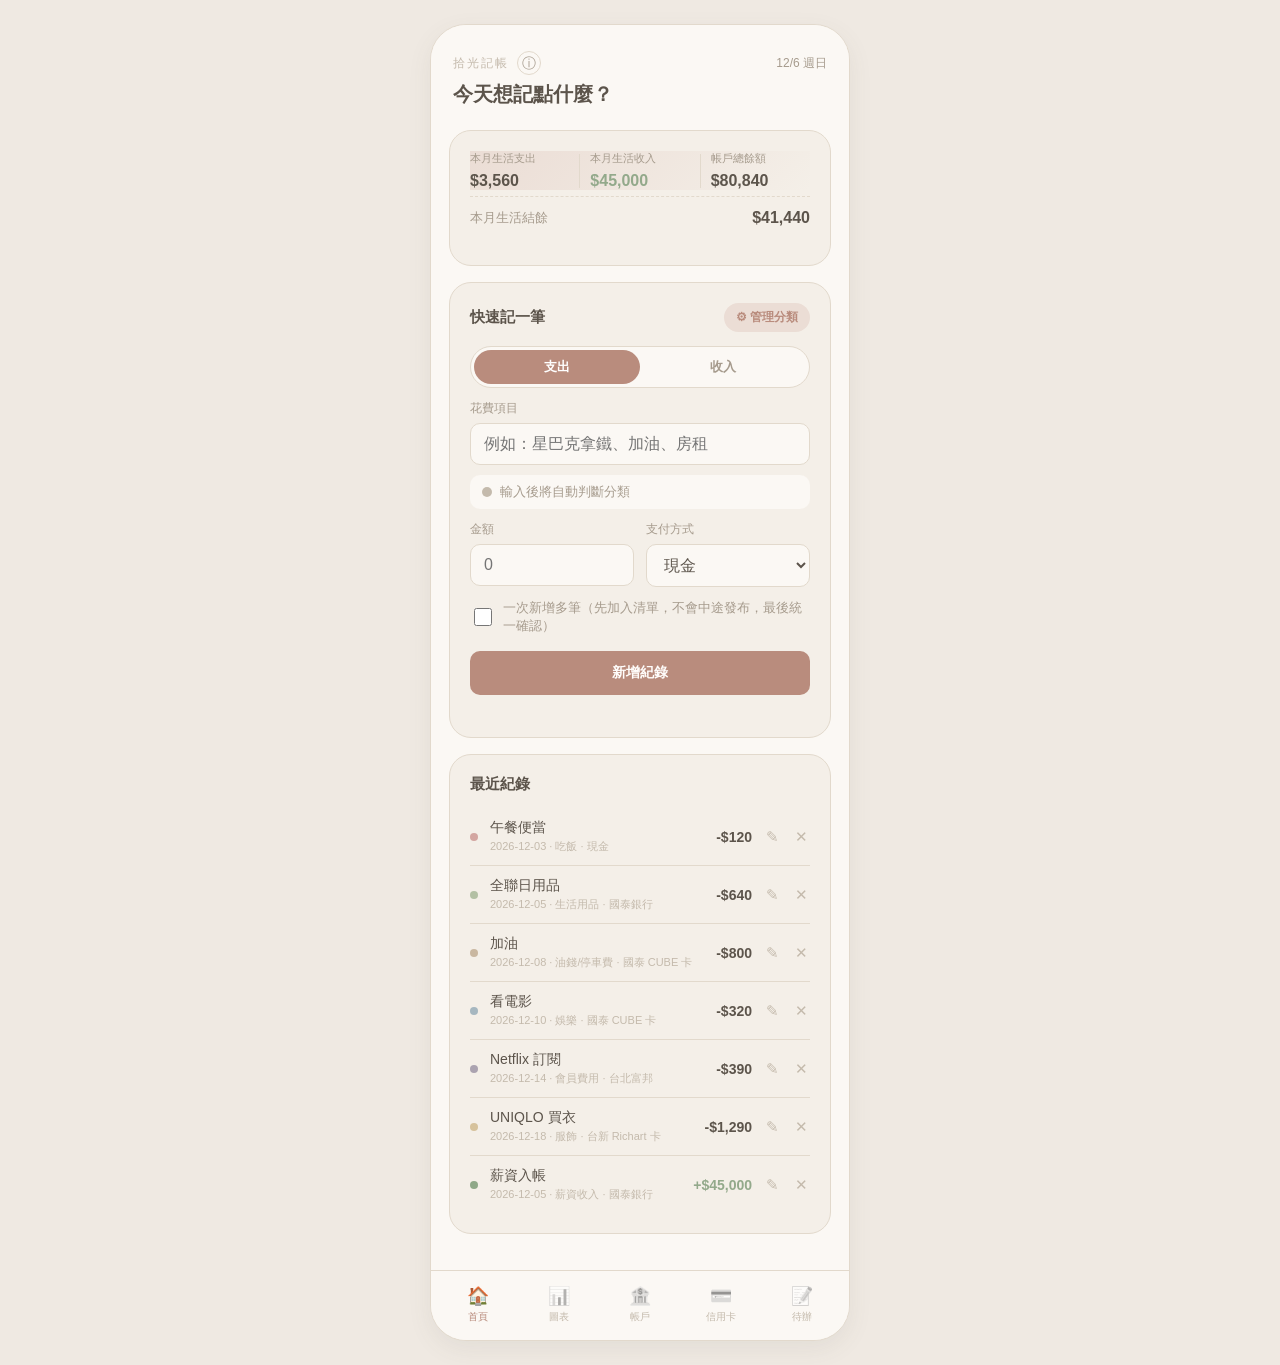
==== commit 8390b75b: "Add batch mode for queuing multiple records before publishing Lets users check "一次新增多筆" to queue ent" ====
--- a/expense-tracker/index.html
+++ b/expense-tracker/index.html
@@ -107,8 +107,21 @@
           </div>
         </div>
 
+        <label class="checkbox-label">
+          <input type="checkbox" id="batchModeToggle">
+          <span>一次新增多筆（先加入清單，不會中途發布，最後統一確認）</span>
+        </label>
+
         <button id="addBtn" class="primary-btn">新增紀錄</button>
         <p class="hint-text" id="formHint"></p>
+
+        <div id="batchQueueSection" style="display:none;">
+          <div class="section-head" style="margin-top:14px;margin-bottom:6px;">
+            <h2 style="font-size:13px;">待確認清單</h2>
+          </div>
+          <ul id="batchQueueList" class="plain-list"></ul>
+          <button id="batchConfirmBtn" class="primary-btn" style="margin-top:10px;">確認新增全部</button>
+        </div>
       </div>
 
       <div class="card recent-list">
@@ -230,7 +243,7 @@
           <h2>別人欠我的錢</h2>
           <button class="add-mini" id="addReceivableBtn">+ 新增</button>
         </div>
-        <p class="hint-text" style="margin-top:0;">記一筆誰欠你錢、因為什麼事；對方還錢時按掉，選收款方式就會自動入帳（不計入一般收入，用「對象+還款」記錄，例如「Jerry還款」）。</p>
+        <p class="hint-text" style="margin-top:0;">同一個人欠好幾次，一筆一筆記就好，系統會自動依對象加總；對方還錢時按掉，選收款方式會一次結清該對象目前所有未收款的項目（不計入一般收入，用「對象+還款」記錄，例如「Jerry還款」）。</p>
         <ul id="receivableList" class="plain-list"></ul>
         <p class="empty-hint" id="receivableEmpty">目前沒有人欠你錢</p>
         <div class="total-row">
--- a/expense-tracker/style.css
+++ b/expense-tracker/style.css
@@ -674,6 +674,36 @@
 .recurring-amount{ font-size: 13px; color: var(--text-secondary); font-weight: 600; white-space: nowrap; }
 .recurring-amount.done{ color: var(--text-faint); text-decoration: line-through; }
 .recurring-actions{ display: flex; align-items: center; gap: 2px; }
+
+/* ---------- 別人欠我的錢：同一個人分好幾筆欠款，用小清單列在
+   對象名稱下面，一樣可以各自編輯/刪除，群組標題的勾選框一次結清
+   當下這個人名下所有未收款的項目 ---------- */
+.receivable-group{ border-bottom: 1px solid var(--border); }
+.receivable-group:last-child{ border-bottom: none; }
+.receivable-group-head{ border-bottom: none; padding-bottom: 6px; }
+.receivable-entries{
+  list-style: none;
+  margin: 0 0 10px 34px;
+  padding: 0;
+}
+.receivable-entry{
+  display: flex;
+  align-items: center;
+  gap: 8px;
+  padding: 5px 0;
+  font-size: 12px;
+  color: var(--text-secondary);
+}
+.receivable-entry-note{
+  flex: 1;
+  min-width: 0;
+  overflow: hidden;
+  text-overflow: ellipsis;
+  white-space: nowrap;
+}
+.receivable-entry-amount{ color: var(--text-primary); font-weight: 600; white-space: nowrap; }
+.receivable-entry .item-edit,
+.receivable-entry .item-delete{ font-size: 13px; }
 
 /* ---------- 底部導覽 ---------- */
 .bottom-nav{
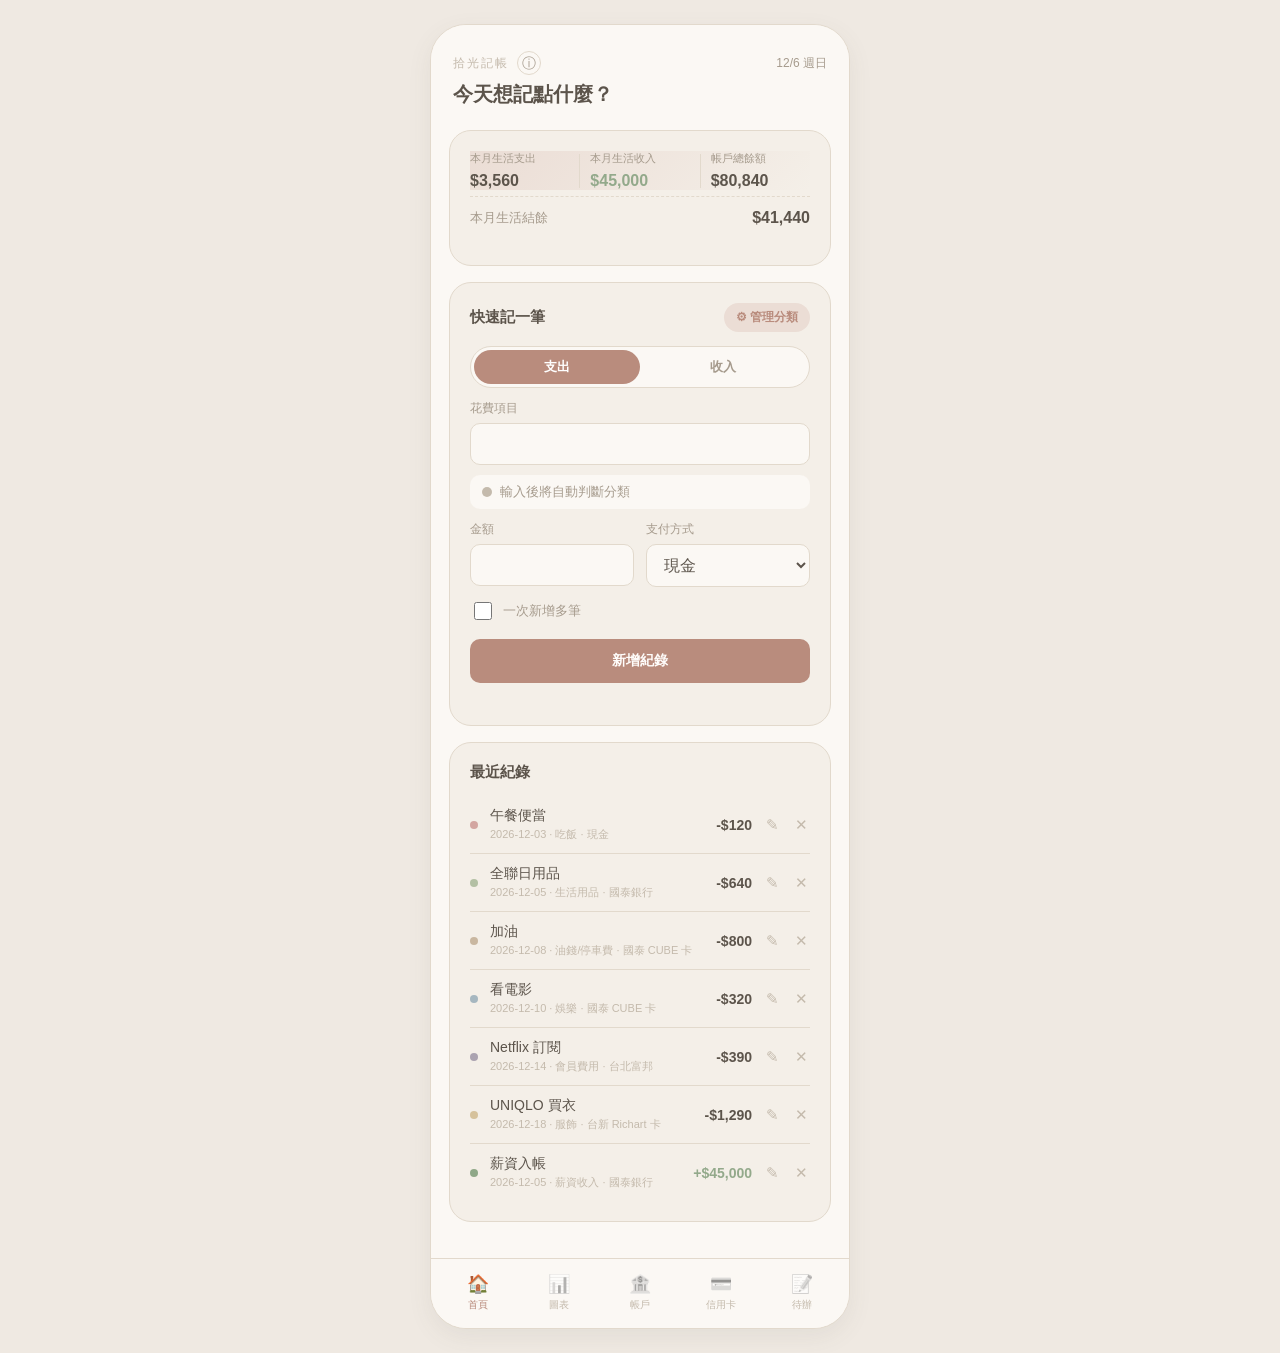
==== commit 51a507a9: "Remove placeholder examples and inline bracket hint text from forms Cleared "例如：..." input placehold" ====
--- a/expense-tracker/index.html
+++ b/expense-tracker/index.html
@@ -78,7 +78,7 @@
         </div>
 
         <label class="field-label" id="itemLabel">花費項目</label>
-        <input id="itemInput" class="text-input" placeholder="例如：星巴克拿鐵、加油、房租" autocomplete="off">
+        <input id="itemInput" class="text-input" placeholder="" autocomplete="off">
 
         <div class="category-preview" id="categoryPreview">
           <span class="cat-dot" id="catDot"></span>
@@ -88,10 +88,10 @@
         <div id="reimburseField" style="display:none;">
           <label class="checkbox-label">
             <input type="checkbox" id="reimburseCheck">
-            <span>這是代墊款收入（不列入一般收入，用來抵減生活支出）</span>
+            <span>這是代墊款收入</span>
           </label>
           <div class="field" id="reimburseCategoryField" style="display:none;">
-            <label class="field-label">抵減哪個生活支出分類？（選填，之後也能補選）</label>
+            <label class="field-label">抵減哪個生活支出分類？</label>
             <select id="reimburseCategorySelect" class="text-input"></select>
           </div>
         </div>
@@ -99,7 +99,7 @@
         <div class="row">
           <div class="field">
             <label class="field-label">金額</label>
-            <input id="amountInput" class="text-input" type="number" min="0" placeholder="0">
+            <input id="amountInput" class="text-input" type="number" min="0" placeholder="">
           </div>
           <div class="field">
             <label class="field-label" id="paymentLabel">支付方式</label>
@@ -109,7 +109,7 @@
 
         <label class="checkbox-label">
           <input type="checkbox" id="batchModeToggle">
-          <span>一次新增多筆（先加入清單，不會中途發布，最後統一確認）</span>
+          <span>一次新增多筆</span>
         </label>
 
         <button id="addBtn" class="primary-btn">新增紀錄</button>
@@ -218,7 +218,7 @@
         </div>
         <p class="hint-text" style="margin-top:0;">把逐月的支出/收入/信用卡繳款紀錄整理成一段文字，方便自己複製保存；也可以在保存好之後把這些紀錄清空，帳戶、信用卡、現金餘額、待辦清單、分類設定都不會被動到。</p>
         <p class="hint-text">建議每 3 個月匯出一次文字存起來，養成定期備份的習慣，不用等到資料很多才做。資料是存在這個瀏覽器裡的，請不要清除瀏覽器的「瀏覽資料/快取」，清掉的話會連同這裡的記帳資料一起消失、無法復原。</p>
-        <button class="add-mini secondary" id="historyBtn" style="width:100%;margin-bottom:10px;">📜 歷史記帳紀錄（可編輯）</button>
+        <button class="add-mini secondary" id="historyBtn" style="width:100%;margin-bottom:10px;">📜 歷史記帳紀錄</button>
         <button class="add-mini secondary" id="reimburseReviewBtn" style="width:100%;margin-bottom:10px;">🔍 檢查可能的代墊款收入</button>
         <button class="add-mini secondary" id="exportBtn" style="width:100%;">📤 匯出/清理記帳紀錄</button>
       </div>
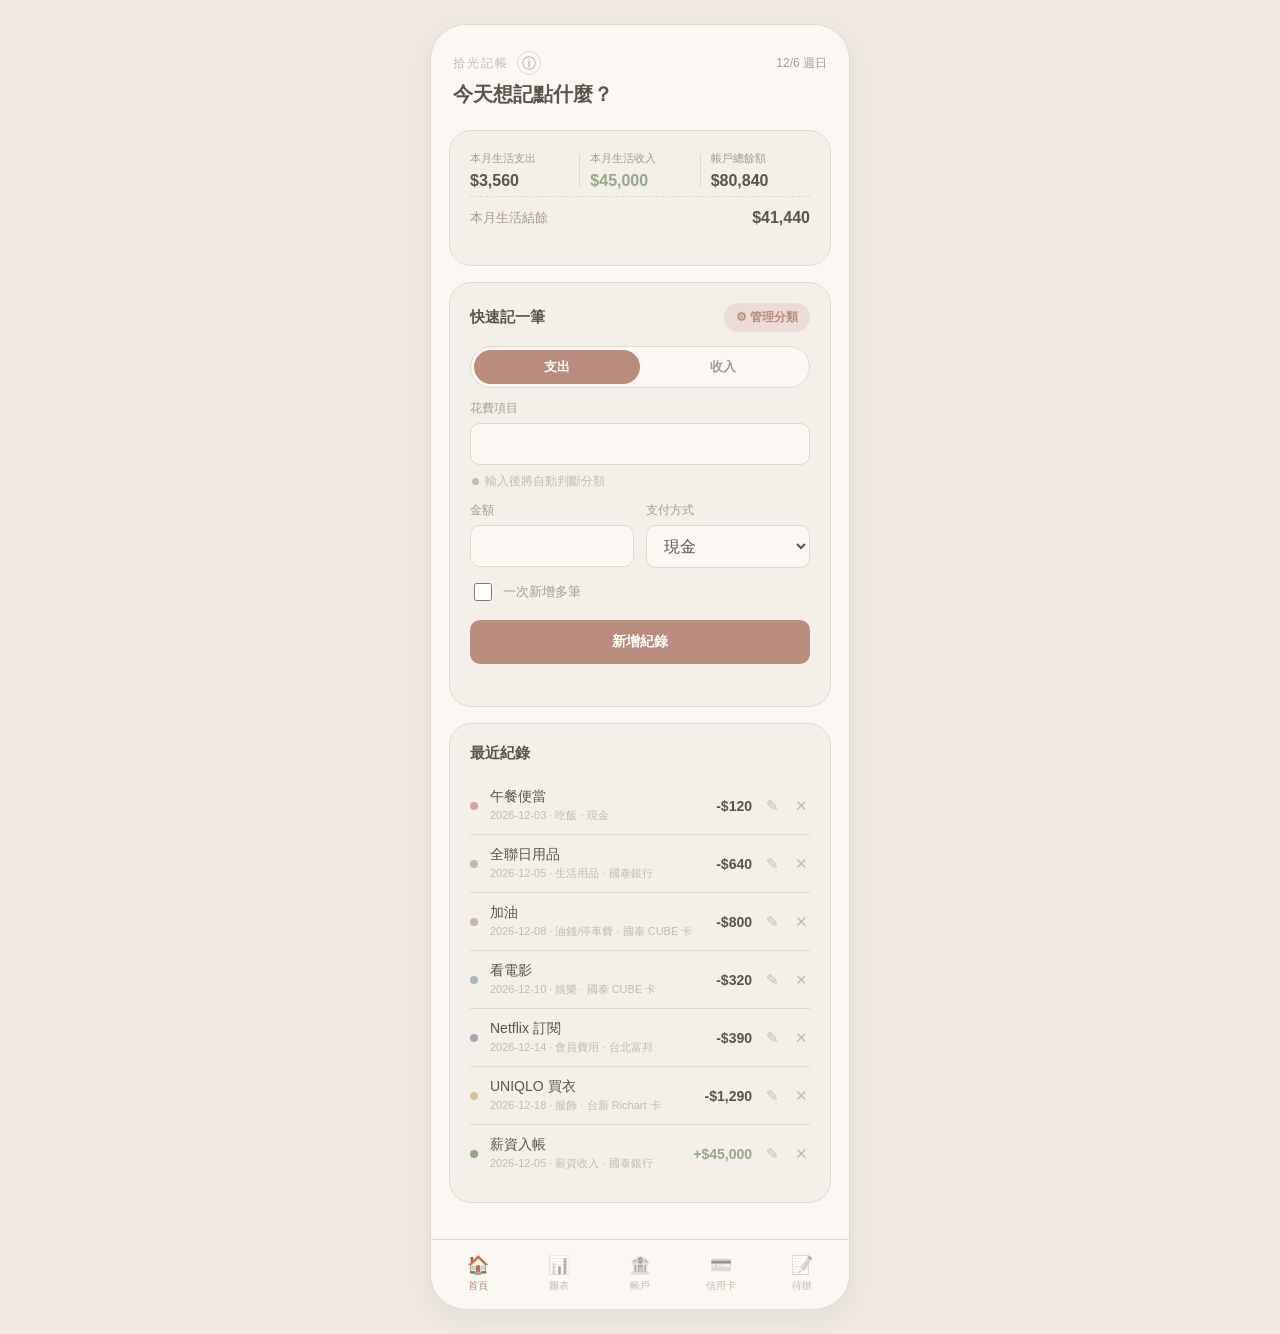
==== commit f356ce9e: "Polish home/accounts/cards/checklist UI per user feedback - Flatten the home summary card (drop grad" ====
--- a/expense-tracker/index.html
+++ b/expense-tracker/index.html
@@ -209,15 +209,20 @@
           <span>帳戶總餘額</span>
           <strong id="accountsTotal">$0</strong>
         </div>
-        <p class="hint-text">記帳時若選擇銀行帳戶付款，餘額會自動連動扣除；帳戶之間互轉不會影響本月支出/收入統計。</p>
+      </div>
+
+      <div class="card">
+        <div class="section-head">
+          <h2>本月帳戶水位提醒</h2>
+        </div>
+        <ul id="waterLevelList" class="plain-list"></ul>
+        <p class="empty-hint" id="waterLevelEmpty">目前沒有設定自動扣款或定期定額的項目</p>
       </div>
 
       <div class="card">
         <div class="section-head">
           <h2>資料管理</h2>
         </div>
-        <p class="hint-text" style="margin-top:0;">把逐月的支出/收入/信用卡繳款紀錄整理成一段文字，方便自己複製保存；也可以在保存好之後把這些紀錄清空，帳戶、信用卡、現金餘額、待辦清單、分類設定都不會被動到。</p>
-        <p class="hint-text">建議每 3 個月匯出一次文字存起來，養成定期備份的習慣，不用等到資料很多才做。資料是存在這個瀏覽器裡的，請不要清除瀏覽器的「瀏覽資料/快取」，清掉的話會連同這裡的記帳資料一起消失、無法復原。</p>
         <button class="add-mini secondary" id="historyBtn" style="width:100%;margin-bottom:10px;">📜 歷史記帳紀錄</button>
         <button class="add-mini secondary" id="reimburseReviewBtn" style="width:100%;margin-bottom:10px;">🔍 檢查可能的代墊款收入</button>
         <button class="add-mini secondary" id="exportBtn" style="width:100%;">📤 匯出/清理記帳紀錄</button>
@@ -240,10 +245,9 @@
     <section id="tab-checklist" class="tab-panel">
       <div class="card">
         <div class="section-head">
-          <h2>別人欠我的錢</h2>
+          <h2>代墊款</h2>
           <button class="add-mini" id="addReceivableBtn">+ 新增</button>
         </div>
-        <p class="hint-text" style="margin-top:0;">同一個人欠好幾次，一筆一筆記就好，系統會自動依對象加總；對方還錢時按掉，選收款方式會一次結清該對象目前所有未收款的項目（不計入一般收入，用「對象+還款」記錄，例如「Jerry還款」）。</p>
         <ul id="receivableList" class="plain-list"></ul>
         <p class="empty-hint" id="receivableEmpty">目前沒有人欠你錢</p>
         <div class="total-row">
@@ -254,21 +258,10 @@
 
       <div class="card">
         <div class="section-head">
-          <h2>本月帳戶水位提醒</h2>
-        </div>
-        <p class="hint-text" style="margin-top:0;">依照這個月會自動扣款的固定繳費、加上定期定額的預設金額，抓出每個帳戶至少要留多少錢。</p>
-        <ul id="waterLevelList" class="plain-list"></ul>
-        <p class="empty-hint" id="waterLevelEmpty">目前沒有設定自動扣款或定期定額的項目</p>
-      </div>
-
-      <div class="card">
-        <div class="section-head">
           <h2>週期性繳費清單</h2>
           <button class="add-mini" id="addRecurringBtn">+ 新增項目</button>
         </div>
 
-        <p class="hint-text">每一筆都可以自訂「每月幾號」自動重置為未繳納，繳款截止日不同就設不同天數即可。</p>
-
         <ul id="recurringList" class="plain-list"></ul>
         <p class="empty-hint" id="recurringEmpty">還沒有固定繳費項目</p>
       </div>
@@ -278,8 +271,6 @@
           <h2>每月定期定額</h2>
           <button class="add-mini" id="addDcaBtn">+ 新增定期定額</button>
         </div>
-
-        <p class="hint-text">實際扣款金額常會有零頭差異，扣款後按一下、自己填實際扣了多少，會自動記一筆分類為「投資」的支出。</p>
 
         <ul id="dcaList" class="plain-list"></ul>
         <p class="empty-hint" id="dcaEmpty">還沒有定期定額項目</p>
--- a/expense-tracker/style.css
+++ b/expense-tracker/style.css
@@ -239,7 +239,6 @@
 .summary-card{
   display: flex;
   align-items: center;
-  background: linear-gradient(135deg, var(--accent-soft), var(--surface-soft));
 }
 .summary-item{
   flex: 1;
@@ -325,17 +324,15 @@
 .category-preview{
   display: flex;
   align-items: center;
-  gap: 8px;
-  margin-top: 10px;
-  padding: 8px 12px;
-  background: var(--surface);
-  border-radius: var(--radius-sm);
-  font-size: 13px;
-  color: var(--text-secondary);
+  gap: 6px;
+  margin-top: 8px;
+  padding: 0 2px;
+  font-size: 12px;
+  color: var(--text-faint);
 }
 .cat-dot{
-  width: 10px;
-  height: 10px;
+  width: 7px;
+  height: 7px;
   border-radius: 50%;
   background: var(--text-faint);
   flex-shrink: 0;
